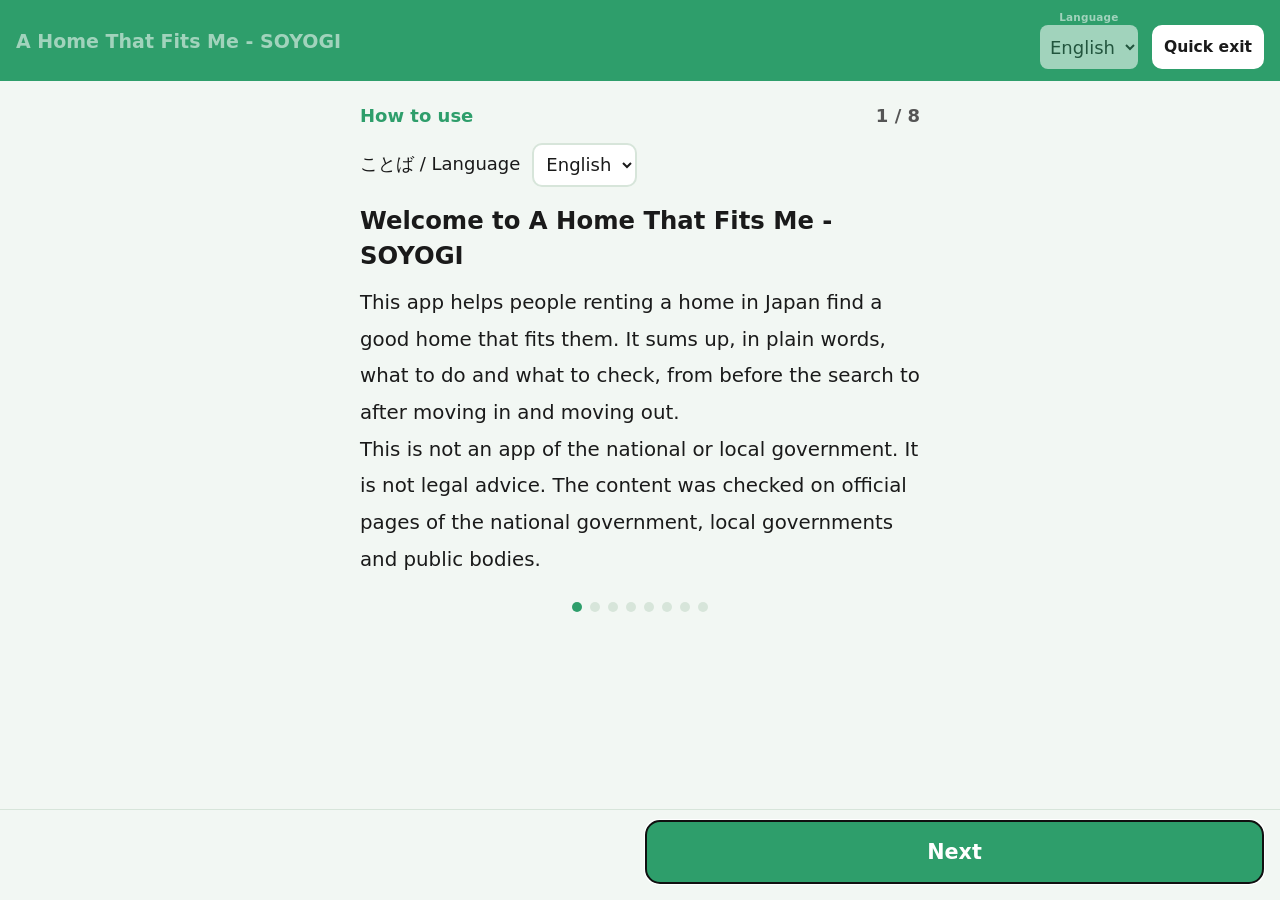
==== index.html @ 3fc8c279 "わたしに合う部屋さがし・そよぎ Web版 0.1.0 を公開 本体(非公開)から node _sync_web.js で作ったもの。Play版と同じ中身。日本語と英語。  Co-Authored-By" ====
<!DOCTYPE html>
<html lang="ja">
<head>
<meta charset="UTF-8">
<meta name="viewport" content="width=device-width, initial-scale=1, viewport-fit=cover">
<meta name="theme-color" content="#2e9e6b">
<title>わたしに合う部屋さがし・そよぎ</title>
<meta name="description" content="賃貸の部屋さがしで、探す前から住んだあとまでにすることを、やさしい言葉のカードと内見のチェックシートで。頼んでよいことと使える仕組みも。端末内のみ・オフライン・登録なし。">
<link rel="manifest" href="manifest.json">
<link rel="icon" href="icons/icon-192.png">
<link rel="apple-touch-icon" href="icons/icon-192.png">
<link rel="stylesheet" href="style.css">
<link rel="stylesheet" href="heya.css">
</head>
<body class="fs0">
<header id="hd">
  <div id="hd-title">わたしに合う部屋さがし・そよぎ</div>
  <div id="hd-right">
    <div id="lang-wrap">
      <span class="lang-label">Language</span>
      <select id="set-lang" aria-label="Language 言語">
        <option value="ja">日本語</option>
        <option value="en">English</option>
      </select>
    </div>
    <!-- すぐ閉じる(app.js quickExit)。重ねた画面はヘッダーの下に出すので、いつも見えている -->
    <button id="btn-qx" class="qx-btn" type="button"></button>
  </div>
</header>

<main id="main">

  <!-- 画面は screens/<id>.js が描く。ナビは6個まで -->
  <section id="scr-home" class="screen" data-scr="home"></section>
  <section id="scr-cards" class="screen hidden" data-scr="cards"></section>
  <section id="scr-naiken" class="screen hidden" data-scr="naiken"></section>
  <section id="scr-joken" class="screen hidden" data-scr="joken"></section>
  <section id="scr-soudan" class="screen hidden" data-scr="soudan"></section>

  <!-- せってい(共通シェル。文言は app.js の I18N_MAP が入れる) -->
  <section id="scr-set" class="screen hidden" data-scr="set">
    <h2 id="set-h-normal" class="sec-h"></h2>
    <div class="set-row"><span id="lbl-fs"></span><button id="btn-fs" class="set-btn"></button></div>
    <div class="set-row"><span id="lbl-theme"></span><button id="btn-theme" class="set-btn"></button></div>
    <div class="set-row"><span id="lbl-bgm"></span><button id="btn-bgm" class="set-btn"></button></div>
    <div class="set-row"><span id="lbl-sound"></span><button id="btn-sound" class="set-btn"></button></div>

    <!-- アプリ固有の設定行(heya_ui.js がつなぐ。文言は app.js の I18N_MAP) -->
    <div id="set-app-rows">
      <div class="set-row"><span id="lbl-sources"></span><button id="btn-sources" class="set-btn"></button></div>
      <div class="set-row"><span id="lbl-wipe"></span><button id="btn-wipe" class="set-btn"></button></div>
      <p id="set-notapp" class="hint"></p>
    </div>
    <!-- はじめての つかいかた を もう一度(app.js openGuide・GUIDE_AGAIN=false なら隠す) -->
    <div id="set-guide-row" class="set-row"><span id="lbl-guide"></span><button id="btn-guide" class="set-btn"></button></div>

    <h2 id="set-h-backup" class="sec-h"></h2>
    <p id="bk-hint" class="hint"></p>
    <div class="bk-row">
      <button id="bk-export" class="set-btn"></button>
      <button id="bk-import" class="set-btn"></button>
    </div>
    <input id="bk-file" type="file" accept="application/json,.json" class="hidden">

    <p id="set-note" class="hint"></p>
    <p class="credit"><a id="link-privacy" href="privacy.html"></a></p>
    <p class="credit"><a id="about-credit" href="https://soudansoyogi.com/" target="_blank" rel="noopener"></a></p>
    <p id="about-ver" class="credit"></p>
  </section>

</main>

<nav id="navbar">
  <button id="nav-home" class="nav-btn active" data-scr="home"></button>
  <button id="nav-cards" class="nav-btn" data-scr="cards"></button>
  <button id="nav-naiken" class="nav-btn" data-scr="naiken"></button>
  <button id="nav-joken" class="nav-btn" data-scr="joken"></button>
  <button id="nav-soudan" class="nav-btn" data-scr="soudan"></button>
  <button id="nav-set" class="nav-btn" data-scr="set"></button>
</nav>

<div id="toast" class="toast"></div>

<script src="audio.js"></script>
<script src="tap.js"></script>
<script src="i18n.js"></script>
<script src="data.js"></script>
<script src="heya_ui.js"></script>
<script src="screens/router.js"></script>
<script src="screens/home.js"></script>
<script src="screens/cards.js"></script>
<script src="screens/naiken.js"></script>
<script src="screens/joken.js"></script>
<script src="screens/soudan.js"></script>
<script src="app.js"></script>
</body>
</html>
---- style.css ----
/* わたしに合う部屋さがし・そよぎ スタイル(そよぎアプリ・キット v1)
   ・そよぎブランド4色(明るい緑/水色/白/黒) = 4テーマ(body data-theme)
   ・シェルは縦フレックス(ヘッダー=上固定 / #main=スクロール / ナビ=下固定)。100dvh・特大文字でも下端まで届く
   ・大人の尊厳を保つ落ち着いたトーン。機能色のみ。でか文字・大ボタン(44px以上)・.pressing の沈み込み(tap.js連動)
   ・targetSdk36(エッジtoエッジ)のため上下左右に env(safe-area-inset-*)。画面の上下端に余白を持つ */
:root{
  --brand:#2e9e6b;
  --bg:#f2f7f3;
  --ink:#1a1a1a;
  --card:#ffffff;
  --line:#d7e5da;
  --sub:#555;
  --alert:#d43f3f;
  --ok:#2e9e6b;
}
body[data-theme="aqua"]{ --brand:#2b8fb5; --bg:#eff7fa; --line:#cfe5ee; }
body[data-theme="white"]{ --brand:#3d8a63; --bg:#ffffff; --card:#f7f9f8; --line:#e2e6e4; }
body[data-theme="dark"]{
  --brand:#43c08a; --bg:#191d1b; --card:#242a27; --ink:#f2f2f2; --line:#3a423e; --sub:#b5bdb8;
}

*{ box-sizing:border-box; -webkit-tap-highlight-color:transparent; }
html,body{ margin:0; }
body{
  font-family:"Hiragino Sans","Yu Gothic UI","Noto Sans JP",system-ui,sans-serif;
  background:var(--bg); color:var(--ink);
  line-height:1.6;
  height:100vh; height:100dvh;
  display:flex; flex-direction:column;
  overflow:hidden;
  -webkit-touch-callout:none;
}
body.fs0{ font-size:18px; }
body.fs1{ font-size:21px; }
body.fs2{ font-size:25px; }

/* ======== ヘッダー(chromeは固定19px=fs2でも肥大させない) ======== */
header#hd{
  background:var(--brand); color:#fff;
  padding:calc(12px + env(safe-area-inset-top)) max(16px, env(safe-area-inset-right)) 12px max(16px, env(safe-area-inset-left));
  font-weight:700; font-size:19px;
  display:flex; align-items:center; justify-content:space-between; gap:14px;
  flex-shrink:0; overflow:hidden;
  min-height:calc(72px + env(safe-area-inset-top));
}
#hd-title{ flex:1; min-width:2.5em; overflow:hidden; text-overflow:ellipsis; white-space:nowrap; }
#hd-right{ display:flex; align-items:flex-end; gap:14px; flex-shrink:0; }
#lang-wrap{ display:flex; flex-direction:column; align-items:center; gap:3px; flex-shrink:0; }
.lang-label{ font-size:.55em; font-weight:700; color:#fff; line-height:1; letter-spacing:.02em; }
#hd #set-lang{
  min-height:44px; font-size:.95em; font-family:inherit;
  border:none; border-radius:8px; padding:2px 6px;
  background:#fff; color:#1a1a1a;
}
.hd-btn{
  min-height:44px; min-width:44px; padding:0 10px;
  border:none; border-radius:8px; background:rgba(255,255,255,.22); color:#fff;
  font-size:1em; font-family:inherit; font-weight:700;
}

/* ======== 本文(ここだけスクロール) ======== */
#main{
  flex:1 1 auto; min-height:0; overflow-y:auto;
  -webkit-overflow-scrolling:touch;
  width:100%; max-width:680px; margin:0 auto;
  padding:16px max(16px, env(safe-area-inset-right)) 24px max(16px, env(safe-area-inset-left));
}
.screen.hidden, .hidden, [hidden]{ display:none !important; }
.scr-title{ font-size:1.3em; margin:0 0 10px; }
.sec-h{ font-size:1.05em; margin:24px 0 8px; }
.hint{ color:var(--sub); font-size:.92em; }
.note{
  background:var(--card); border:1.5px solid var(--brand); border-radius:10px;
  padding:10px 12px; color:var(--ink); font-size:.95em; margin:0 0 10px;
}
.tagline{ font-weight:700; margin:4px 0 14px; }

/* ======== 共通部品 ======== */
.big-btn{
  display:flex; align-items:center; gap:16px; width:100%; font-size:1em;
  min-height:76px; padding:14px 20px; margin:0 0 14px;
  border:2px solid var(--brand); background:var(--card); color:var(--ink);
  border-radius:18px; font-family:inherit; text-align:left;
}
.big-btn .ico{ font-size:1.9em; line-height:1; flex:none; width:1.5em; text-align:center; }
.big-btn .lbl{ font-size:1.2em; font-weight:700; }
.big-btn.primary{ background:var(--brand); color:#fff; }
.big-btn.alert{ border-color:var(--alert); }
.big-btn.huge{ min-height:40vh; min-height:40dvh; justify-content:center; text-align:center; font-size:1.3em; }
.grid2{ display:grid; grid-template-columns:1fr 1fr; gap:12px; }
.grid2 .big-btn{ flex-direction:column; justify-content:center; text-align:center; margin:0; min-height:120px; }
.card{
  background:var(--card); border:2px solid var(--line); border-radius:16px;
  padding:12px 14px; margin:0 0 12px;
}
.card.tappable{ border-color:var(--brand); }
.row{ display:flex; align-items:center; gap:10px; }
.row.between{ justify-content:space-between; }
.btn{
  min-height:52px; min-width:52px; padding:0 18px;
  display:inline-flex; align-items:center; justify-content:center; gap:8px;
  border:2px solid var(--line); background:var(--card); color:var(--ink);
  border-radius:14px; font-family:inherit; font-size:1em; font-weight:700;
}
.btn.primary{ border-color:var(--brand); background:var(--brand); color:#fff; }
.btn.danger{ border-color:#cc3b30; color:#cc3b30; }
body[data-theme="dark"] .btn.danger{ border-color:#ef9a9a; color:#ef9a9a; }
.btn.wide{ width:100%; }
.btn-row{ display:flex; gap:10px; flex-wrap:wrap; margin:10px 0; }
.btn-row .btn{ flex:1; }
.field{ margin:12px 0; }
.field label{ display:block; font-weight:700; margin:0 0 4px; }
.field input[type="text"], .field input[type="number"], .field input[type="date"], .field input[type="time"], .field textarea, .field select{
  width:100%; font-size:1em; font-family:inherit;
  padding:10px; border:2px solid var(--line); border-radius:10px;
  background:var(--card); color:var(--ink);
}
.field textarea{ resize:vertical; min-height:2.6em; }
.list{ margin:0; padding:0; list-style:none; }
.list li{
  background:var(--card); border:2px solid var(--line); border-radius:12px;
  padding:10px 12px; margin:0 0 8px; min-height:52px;
  display:flex; align-items:center; gap:10px;
}
.list li .grow{ flex:1; min-width:0; overflow-wrap:anywhere; }
.chips{ display:flex; flex-wrap:wrap; gap:8px; }
.chip{
  min-height:44px; padding:6px 14px; border-radius:999px;
  border:2px solid var(--line); background:var(--card); color:var(--ink);
  font-family:inherit; font-size:.95em; font-weight:700;
}
.chip.on{ border-color:var(--brand); background:var(--brand); color:#fff; }
.empty{ color:var(--sub); text-align:center; padding:20px 8px; }
.photo-thumb{ width:64px; height:64px; object-fit:cover; border-radius:10px; background:var(--bg); flex:none; }
.photo-big{ width:100%; max-width:min(90vw,420px); aspect-ratio:1/1; object-fit:contain; border-radius:16px; background:var(--card); border:2px solid var(--line); display:block; margin:0 auto; }

/* ======== でか文字・見せる(全画面) ======== */
.ov{
  position:fixed; inset:0; z-index:300; background:var(--bg); color:var(--ink);
  overflow-y:auto; -webkit-overflow-scrolling:touch;
  padding:calc(20px + env(safe-area-inset-top)) max(16px, env(safe-area-inset-right))
          calc(96px + env(safe-area-inset-bottom)) max(16px, env(safe-area-inset-left));
}
.ov.show-white{ background:#fff; color:#1a1a1a; }
.ov.show-black{ background:#000; color:#fff; }
.ov-close{
  position:fixed; min-height:64px; z-index:301;
  bottom:calc(16px + env(safe-area-inset-bottom));
  left:max(16px, env(safe-area-inset-left)); right:max(16px, env(safe-area-inset-right));
  background:var(--brand); color:#fff; border:none; border-radius:12px;
  font-size:1.2em; font-weight:700; font-family:inherit;
}
.show-head{ font-size:1.3em; font-weight:800; border:3px solid var(--brand); border-radius:12px; padding:12px; text-align:center; }
.show-block{ margin-top:18px; }
.show-label{ font-size:.9em; color:var(--sub); font-weight:700; }
.show-value{ font-size:1.9em; font-weight:800; line-height:1.35; background:var(--card); border-radius:10px; padding:10px 12px; overflow-wrap:anywhere; }
.step-text{ font-size:2em; font-weight:800; line-height:1.4; text-align:center; margin:12vh 0 24px; overflow-wrap:anywhere; }
.call-btn{
  display:block; margin-top:10px; min-height:64px; line-height:64px;
  background:#2e9e6b; color:#fff; text-align:center;
  font-size:1.3em; font-weight:800; border-radius:12px; text-decoration:none;
}

/* ======== せってい ======== */
.set-row{
  display:flex; justify-content:space-between; align-items:center;
  min-height:56px; gap:12px; border-bottom:1px solid var(--line);
}
.set-btn{
  min-width:120px; min-height:48px; font-size:1em; font-family:inherit;
  border:2px solid var(--brand); background:var(--card); color:var(--ink);
  border-radius:10px;
}
select{ min-height:48px; font-size:1em; font-family:inherit; }
.bk-row{ display:flex; gap:12px; }
.bk-row .set-btn{ flex:1; }
input[type="file"].hidden{ display:none; }
.credit{ color:var(--sub); margin-top:20px; text-align:center; }
.credit a{ color:var(--brand); text-decoration:underline; display:inline-block; padding:8px 4px; }

/* ======== ナビ(下固定・最大6) ======== */
#navbar{
  flex-shrink:0; display:flex;
  background:var(--card); border-top:2px solid var(--line);
  padding-bottom:max(6px, env(safe-area-inset-bottom));
  padding-left:env(safe-area-inset-left); padding-right:env(safe-area-inset-right);
}
.nav-btn{
  flex:1; min-height:64px; min-width:44px; border:none; background:none;
  font-size:clamp(12px, 3.6vw, 16px); line-height:1.25; word-break:keep-all; font-weight:700; font-family:inherit; color:var(--sub);
  border-top:4px solid transparent; padding:4px 2px;
}
.nav-btn.active{ color:var(--brand); border-top-color:var(--brand); }
.nav-btn.hidden{ display:none; }

/* tap.js の押下フィードバック */
.pressing{ transform:scale(.97); filter:brightness(.92); }

/* アプリの中の確かめの窓(app.js askBox・Play版だけ・2026-09-29)。重ねた画面・写真の切りとりより上、トーストより下 */
.ov.ask-ov{
  z-index:360; background:rgba(0,0,0,.55); display:flex; align-items:center; justify-content:center;
  padding:calc(16px + env(safe-area-inset-top)) max(16px, env(safe-area-inset-right))
          calc(16px + env(safe-area-inset-bottom)) max(16px, env(safe-area-inset-left));
}
.ask-box{ background:var(--card); color:var(--ink); border:2px solid var(--line); border-radius:16px; padding:20px 16px 16px; width:min(100%, 460px); max-height:100%; overflow-y:auto; }
.ask-msg{ font-size:1.15em; font-weight:700; line-height:1.55; margin:0 0 18px; word-break:keep-all; overflow-wrap:anywhere; white-space:pre-wrap; }   /* 分かち書きの空白で折る(語の途中で切らない) */
.ask-row{ display:flex; flex-wrap:wrap; gap:10px; }
.ask-row .btn{ flex:1 1 7em; min-height:56px; font-size:1.1em; }

/* トースト */
.toast{
  position:fixed; bottom:calc(96px + env(safe-area-inset-bottom)); left:50%; transform:translateX(-50%);
  background:#333; color:#fff; padding:10px 18px; border-radius:999px;
  opacity:0; transition:opacity .25s; pointer-events:none; z-index:400; max-width:88%; width:max-content;
}
.toast.show{ opacity:1; }

/* ======== 写真の取り込みとトリミング(photo.js) ======== */
.photo-ov{
  position:fixed; inset:0; z-index:350; background:var(--bg); color:var(--ink);
  display:flex; flex-direction:column; align-items:center; overflow-y:auto;
  padding:calc(20px + env(safe-area-inset-top)) 16px calc(24px + env(safe-area-inset-bottom));
}
.photo-ov-title{ font-size:1.18em; font-weight:700; margin:0 0 6px; text-align:center; }
.photo-ov-hint{ color:var(--sub); font-size:.92em; text-align:center; margin:0 0 14px; max-width:22em; }
.photo-crop-canvas{
  width:min(80vw,300px); height:min(80vw,300px); max-width:300px; max-height:300px;
  border-radius:12px; border:2px solid var(--brand); background:#000; touch-action:none; display:block;
}
.photo-dpad{ display:grid; grid-template-columns:repeat(3,52px); grid-template-rows:repeat(3,52px); gap:6px; margin:14px 0 6px; justify-content:center; }
.photo-nudge{ min-width:52px; min-height:52px; border:2px solid var(--line); background:var(--card); color:var(--ink); border-radius:12px; font-size:1.2em; font-family:inherit; }
.photo-nudge.spacer{ border:none; background:none; }
.photo-zoom-row{ display:flex; align-items:center; gap:10px; width:100%; max-width:340px; margin:8px 0 2px; }
.photo-zoom-row input[type="range"]{ flex:1; min-height:44px; accent-color:var(--brand); }
.photo-row{ display:flex; gap:12px; justify-content:center; flex-wrap:wrap; width:100%; max-width:420px; margin-top:12px; }
.photo-file{ display:none; }

/* はじめての つかいかた(app.js openGuide・2026-09-30)。🔴この節はファイルの最後に置く(patch_guide.js がここから最後までを写す)。
   ほかの重ねた画面より上・確かめの窓より下。ボタンは下に固定した帯(地の色つき=長いページでも本文が透けない) */
.ov.guide-ov{ z-index:350; padding-bottom:calc(128px + env(safe-area-inset-bottom)); }
.guide-box{ width:min(100%, 560px); margin:0 auto; }
.guide-top{ display:flex; justify-content:space-between; align-items:baseline; gap:12px; }
.guide-title{ margin:0; font-weight:800; color:var(--brand-ink, var(--brand)); }
.guide-step{ margin:0; color:var(--sub); font-weight:700; white-space:nowrap; unicode-bidi:isolate; }   /* 向きは app.js が dir で決める(ar で「8 / 1」にしない) */
.guide-lang{ display:flex; align-items:center; flex-wrap:wrap; gap:8px 12px; margin:12px 0 0; }
.guide-lang select{ min-height:44px; font-size:1em; font-family:inherit; border:2px solid var(--line); border-radius:10px; background:var(--card); color:var(--ink); padding:2px 8px; }
.guide-h{ font-size:1.35em; line-height:1.45; margin:16px 0 12px; word-break:keep-all; overflow-wrap:anywhere; }
.guide-p{ font-size:1.1em; line-height:1.85; margin:0; white-space:pre-line; word-break:keep-all; overflow-wrap:anywhere; }
.guide-dots{ display:flex; justify-content:center; flex-wrap:wrap; gap:8px; margin:24px 0 0; }
.guide-dot{ width:10px; height:10px; border-radius:50%; background:var(--line); }
.guide-dot.on{ background:var(--brand); }
.guide-row{
  position:fixed; z-index:351; display:flex; gap:10px; left:0; right:0; bottom:0;
  padding:10px max(16px, env(safe-area-inset-right)) calc(16px + env(safe-area-inset-bottom)) max(16px, env(safe-area-inset-left));
  background:var(--bg); border-top:1px solid var(--line);
}
.guide-row .btn{ flex:1 1 0; min-width:0; min-height:64px; font-size:1.15em; }
---- heya.css ----
/* わたしに合う部屋さがし・そよぎ アプリ固有の見た目（style.css のあとに読む。共通部分は style.css）
   ・色はPDF版と同じ考え：緑＝すること、水色＝確かめかた、さんご色＝気をつけて。印（根拠の強さ）は6色の小さな札 */
:root{
  --aqua:#2a7fa8; --aqua-lite:#e6f4fa; --aqua-edge:#7ccae8;
  --coral:#b5493e; --coral-lite:#fdf1ef; --coral-edge:#eba79f;
  --green-lite:#e6f5ee; --green-edge:#6ccba9;
  --plum:#7a4a93; --plum-lite:#f5eefa; --gold:#8a6a10; --gold-lite:#fbf5e3; --gold-edge:#e0c77a;
}
body[data-theme="dark"]{
  --aqua:#8fd3f0; --aqua-lite:#1d2e36; --aqua-edge:#3f7f99;
  --coral:#f2a59c; --coral-lite:#3a2422; --coral-edge:#8a4a43;
  --green-lite:#1f332a; --green-edge:#3f8a6a;
  --plum:#d7b6ea; --plum-lite:#2f2536; --gold:#f0d58a; --gold-lite:#342d17; --gold-edge:#7d6a2a;
}

/* すぐ閉じる（app.js quickExit・2026-10-05）。ヘッダーの右にいつも出す。
   重ねた画面（カード・出典の一覧・プライバシーポリシー・はじめての つかいかた・確かめの窓）は、どれもヘッダーの下から出す＝このボタンが隠れない */
.qx-btn{
  flex:none; min-height:44px; min-width:44px; padding:4px 10px;
  border:2px solid #fff; border-radius:10px; background:#fff; color:#1a1a1a;
  font-family:inherit; font-size:.82em; font-weight:800; line-height:1.2; white-space:nowrap;
}
.ov{ top:var(--hd-h, 0px); }
.ov:not(.ask-ov){ padding-top:20px; }
.ov.ask-ov{ padding-top:16px; }
/* 重ねた画面のあいだは、ヘッダーの Language と名前（ホームへ）は押せない（前と同じ。裏の画面だけが変わるのを防ぐ）。押せるのは すぐ閉じる だけ */
body:has(.ov) #lang-wrap, body:has(.ov) #hd-title{ pointer-events:none; opacity:.55; }
/* 幅 339px まで：すき間を詰めて、英語の短い名前も2行に入れる（320px で「A Hom…」に切れないように） */
@media (max-width:339px){ header#hd{ gap:8px; } #hd-right{ gap:8px; } .qx-btn{ padding:4px 6px; } }
/* 名前が1行に入らない幅では2行（app.js fitTitle。折るのは app.nameWrap の「|」と英語の空白だけ） */
#hd-title.two{ white-space:normal; word-break:keep-all; line-height:1.22; font-size:.84em; display:-webkit-box; -webkit-box-orient:vertical; -webkit-line-clamp:2; text-overflow:clip; }
html.qx-hide body{ visibility:hidden; }

/* 国や自治体のアプリではありません（ホームのいちばん上） */
.notapp{ background:var(--card); border:2px solid var(--aqua-edge); border-radius:12px; padding:10px 12px; margin:0 0 14px; }
.notapp-p{ margin:0 0 8px; font-size:.92em; }
.notapp-btn{ width:100%; min-height:48px; border-color:var(--aqua); color:var(--aqua); }
.home-lead{ margin:0 0 6px; }

/* 気になること・段階 */
.concern-chips .chip{ text-align:left; line-height:1.35; }
.stage-list{ display:flex; flex-direction:column; gap:10px; }
.stage-btn{
  display:flex; align-items:flex-start; gap:12px; width:100%; text-align:left;
  min-height:64px; padding:12px 14px; border:2px solid var(--brand); border-radius:14px;
  background:var(--card); color:var(--ink); font-family:inherit; font-size:1em;
}
.stage-no{ flex:none; width:2em; height:2em; border-radius:50%; background:var(--brand); color:#fff; display:flex; align-items:center; justify-content:center; font-weight:800; }
.stage-txt{ display:flex; flex-direction:column; gap:2px; min-width:0; }
.stage-lbl{ font-weight:800; font-size:1.08em; }
.stage-lead{ color:var(--sub); font-size:.9em; }
.stage-n{ font-size:.85em; color:var(--sub); display:flex; flex-wrap:wrap; gap:6px 10px; align-items:center; }
.stage-fit{ background:var(--brand); color:#fff; border-radius:999px; padding:0 10px; font-weight:700; }

/* カードの一覧 */
.stage-chips{ margin:0 0 10px; }
.stage-chips .chip{ font-size:.88em; }
.fit-toggle{ margin:0 0 10px; }
.card-list{ list-style:none; margin:0; padding:0; }
.card-row{ margin:0 0 8px; }
.card-btn{
  display:flex; align-items:flex-start; gap:10px; width:100%; text-align:left;
  min-height:56px; padding:10px 12px; border:2px solid var(--line); border-radius:12px;
  background:var(--card); color:var(--ink); font-family:inherit; font-size:1em;
}
.card-row.fit .card-btn{ border-color:var(--brand); }
.cr-no{ flex:none; min-width:1.9em; height:1.9em; border-radius:50%; background:var(--green-lite); color:var(--brand); border:1.5px solid var(--green-edge); display:flex; align-items:center; justify-content:center; font-weight:800; font-size:.9em; }
.cr-txt{ display:flex; flex-direction:column; gap:4px; min-width:0; }
.cr-title{ font-weight:700; line-height:1.45; overflow-wrap:anywhere; }
.cr-meta{ display:flex; flex-wrap:wrap; gap:6px; align-items:center; }
.fit-mark{ display:inline-block; background:var(--brand); color:#fff; border-radius:999px; padding:0 10px; font-size:.8em; font-weight:700; }
.done-mark{ color:var(--brand); font-size:.82em; font-weight:700; }

/* 印（根拠の強さ） */
.tag{ display:inline-block; border:1.5px solid; border-radius:6px; padding:0 8px; font-size:.78em; font-weight:700; line-height:1.6; }
.tag-law{ color:var(--brand); border-color:var(--green-edge); background:var(--green-lite); }
.tag-rule{ color:var(--brand); border-color:var(--green-edge); background:var(--card); }
.tag-guide{ color:var(--aqua); border-color:var(--aqua-edge); background:var(--aqua-lite); }
.tag-court{ color:var(--plum); border-color:#c7a9d8; background:var(--plum-lite); }
.tag-warn{ color:var(--gold); border-color:var(--gold-edge); background:var(--gold-lite); }
.tag-tip{ color:var(--sub); border-color:var(--line); background:var(--card); }

/* 重ねた画面の題は、読み上げのために focus するだけ（枠は出さない） */
.ov [tabindex="-1"]:focus{ outline:none; }
/* 重ねた画面（とじるボタンの分だけ下をあける） */
.heya-ov{ padding-bottom:calc(100px + env(safe-area-inset-bottom)); }
.heya-ov > *:not(.ov-close){ max-width:680px; margin-left:auto; margin-right:auto; }
/* プライバシーポリシー（heya_ui.js openPrivacy。中身は privacy.html の main） */
.pp-box h1{ font-size:1.3em; color:var(--brand); border-bottom:2px solid var(--line); padding-bottom:8px; margin:0 0 10px; outline:none; }
.pp-box h2{ font-size:1.08em; color:var(--brand); margin:26px 0 6px; }
.pp-box p, .pp-box li{ line-height:1.8; overflow-wrap:anywhere; }
.pp-box ul{ padding-left:1.3em; }
.pp-box .meta{ color:var(--sub); font-size:.85em; }
.pp-box a{ color:var(--brand); }
.card-full .cf-head{ display:flex; gap:10px; align-items:flex-start; }
.cf-no{ flex:none; min-width:2em; height:2em; border-radius:50%; background:var(--brand); color:#fff; display:flex; align-items:center; justify-content:center; font-weight:800; }
.cf-title{ font-size:1.2em; line-height:1.45; margin:0; outline:none; }
.cf-meta{ display:flex; flex-wrap:wrap; gap:8px; align-items:center; margin:10px 0 6px; }
.cf-stage{ color:var(--sub); font-size:.88em; }
.cf-concerns{ display:flex; flex-wrap:wrap; gap:6px; margin:0 0 6px; }
.mini-chip{ border:1.5px solid var(--line); border-radius:999px; padding:0 10px; font-size:.8em; color:var(--sub); }
.cf-sec{ background:var(--card); border:2px solid var(--line); border-radius:12px; padding:8px 12px; margin:10px 0; }
.cf-lbl{ font-size:.9em; margin:0 0 4px; }
.cf-p{ margin:0 0 6px; line-height:1.75; }
.cf-p:last-child{ margin-bottom:0; }
.cf-look{ border-color:var(--green-edge); } .cf-look .cf-lbl{ color:var(--brand); }
.cf-why .cf-lbl{ color:var(--sub); }
.cf-warn{ border-color:var(--coral-edge); background:var(--coral-lite); } .cf-warn .cf-lbl{ color:var(--coral); }
.cf-how{ border-color:var(--aqua-edge); } .cf-how .cf-lbl{ color:var(--aqua); }
.cf-note{ border-style:dashed; }
.done-btn{ width:100%; margin:4px 0 6px; }
.done-btn.on{ border-color:var(--brand); color:var(--brand); }
.cf-rowlist{ margin:0; padding-left:1.2em; }
.cf-rowlist li{ margin:0 0 4px; }
.src-list{ list-style:none; margin:0; padding:0; }
.src-list li{ padding:8px 0; border-bottom:1px solid var(--line); display:flex; flex-direction:column; gap:2px; overflow-wrap:anywhere; }
.src-list li:last-child{ border-bottom:none; }
.src-pub, .src-org{ color:var(--sub); font-size:.85em; }
.src-org{ color:var(--ink); font-weight:700; font-size:.95em; }
a.ext{ color:var(--aqua); text-decoration:underline; padding:4px 0; display:inline-block; min-height:32px; }
p.cf-note{ margin:8px 0 0; font-size:.85em; }
.legend-list{ list-style:none; margin:0; padding:0; }
.legend-list li{ display:flex; flex-direction:column; gap:4px; margin:0 0 10px; }
.legend-t{ font-size:.9em; }

/* 内見 */
.add-row{ display:flex; gap:8px; margin:8px 0 12px; }
.add-row input{ flex:1; min-width:0; min-height:52px; font-size:1em; font-family:inherit; padding:8px 10px; border:2px solid var(--line); border-radius:10px; background:var(--card); color:var(--ink); }
.prop-btn{ flex:1; min-height:52px; text-align:left; border:none; background:none; color:var(--ink); font-family:inherit; font-size:1.05em; font-weight:700; }
.prop-list li{ border-color:var(--brand); }
.empty-li{ color:var(--sub); justify-content:center; }
.view-btn{ margin-top:6px; }
.fold-btn{ justify-content:flex-start; margin:8px 0; }
.bring-list{ list-style:none; margin:0 0 8px; padding:0; }
.bring-list li{ background:var(--card); border:1.5px solid var(--line); border-radius:10px; padding:8px 10px; margin:0 0 6px; display:flex; flex-direction:column; gap:2px; }
.nk-group{ margin:16px 0 0; }
.nk-gh{ font-size:1.05em; margin:0 0 4px; border-left:6px solid var(--brand); padding-left:8px; }
.nk-rows{ list-style:none; margin:6px 0 0; padding:0; }
.nk-row{ background:var(--card); border:2px solid var(--line); border-radius:12px; padding:6px 10px 8px; margin:0 0 8px; }
.nk-row.fit{ border-color:var(--brand); }
.nk-row.on{ background:var(--green-lite); }
.nk-check{ display:flex; gap:10px; align-items:flex-start; width:100%; text-align:left; min-height:48px; border:none; background:none; color:var(--ink); font-family:inherit; font-size:1em; font-weight:700; padding:6px 0; margin:0; }
.nk-check.ro{ display:block; }
.nk-box{ flex:none; font-size:1.35em; line-height:1.1; color:var(--brand); }
.nk-hint{ margin:0 0 4px; color:var(--sub); font-size:.9em; line-height:1.65; }
.link-btn{ display:block; text-align:left; min-height:44px; border:none; background:none; color:var(--aqua); text-decoration:underline; font-family:inherit; font-size:.9em; padding:4px 0; }

/* わたしの条件 */
.small-btn{ min-height:44px; min-width:64px; padding:0 10px; font-size:.9em; }
.cmp-wrap{ overflow-x:auto; -webkit-overflow-scrolling:touch; }
table.cmp{ border-collapse:collapse; min-width:100%; }
table.cmp th, table.cmp td{ border:1.5px solid var(--line); padding:4px; text-align:center; vertical-align:middle; }
table.cmp th.cmp-item{ text-align:left; font-weight:700; min-width:8em; background:var(--card); }
table.cmp th.cmp-item.must{ color:var(--brand); }
table.cmp th.cmp-prop{ font-size:.9em; min-width:5em; background:var(--green-lite); }
.cmp-cell{ width:100%; min-width:52px; min-height:52px; border:none; background:var(--card); color:var(--ink); font-size:1.4em; font-weight:800; font-family:inherit; }

/* 相談先 */
.contact .ct-name{ margin:0 0 4px; font-size:1.05em; }
.ct-phone{ margin:0 0 4px; font-weight:800; font-size:1.1em; }
.call-link{ display:block; min-height:52px; line-height:52px; text-align:center; background:var(--brand); color:#fff; border-radius:12px; text-decoration:none; font-weight:800; margin:0 0 8px; }
.ct-text{ margin:0 0 4px; }
.ct-hours{ margin:0 0 4px; }
.ct-find{ margin:0 0 4px; font-size:.92em; line-height:1.65; }
.contact.fit{ border-color:var(--brand); }
.contact a.ct-link{ display:block; }
.contact .fit-mark{ vertical-align:middle; }
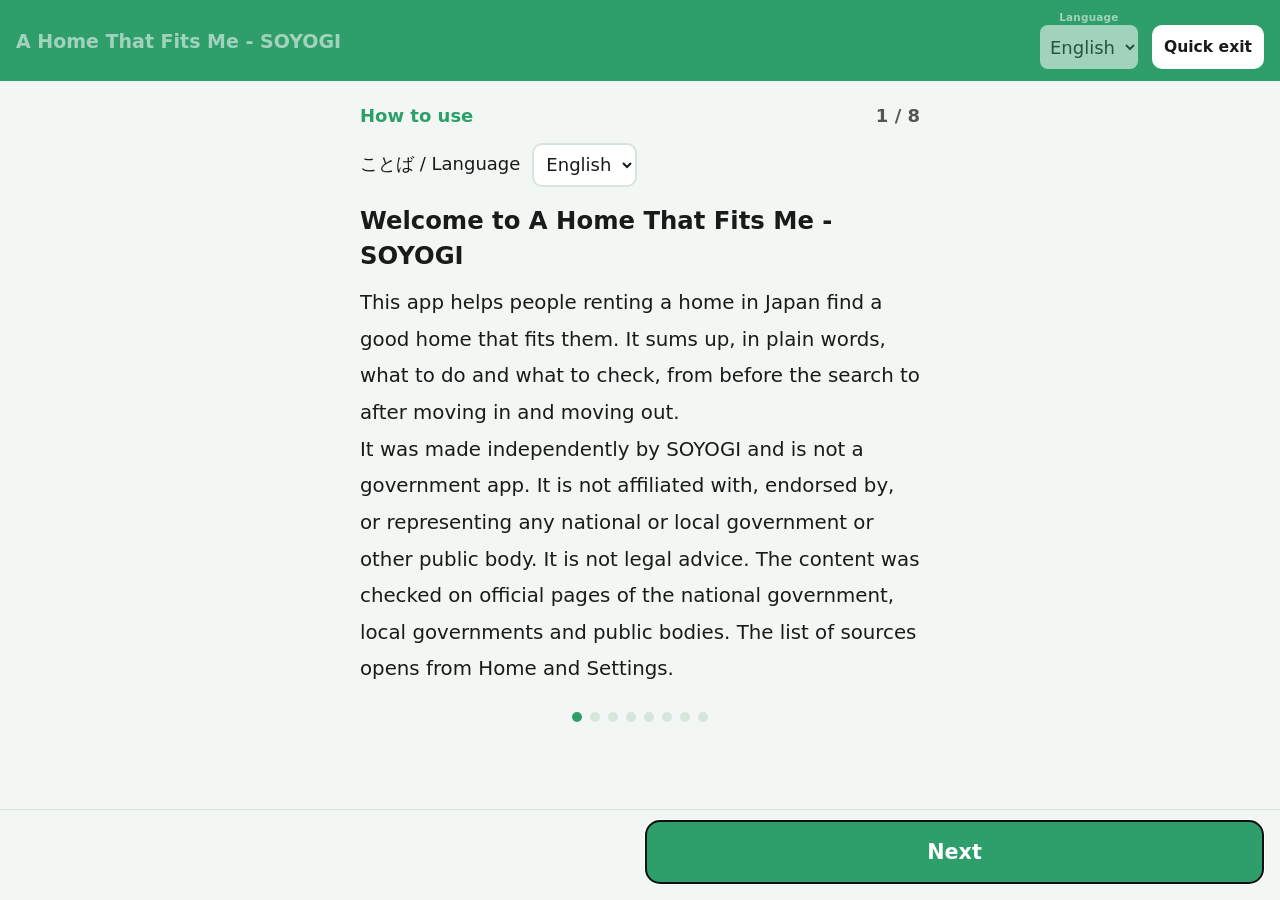
==== commit 02580b78: "web 0.1.3: 本体から同期(保存に失敗したら「ほぞんしました」を出さずに知らせる・キーボード/読み上げ) Co-Authored-By: Claude Opus 5.5 <noreply@an" ====
--- a/index.html
+++ b/index.html
@@ -79,7 +79,7 @@
   <button id="nav-set" class="nav-btn" data-scr="set"></button>
 </nav>
 
-<div id="toast" class="toast"></div>
+<div id="toast" class="toast" role="status" aria-live="polite"></div>
 
 <script src="audio.js"></script>
 <script src="tap.js"></script>
--- a/heya.css
+++ b/heya.css
@@ -144,6 +144,9 @@
 .nk-box{ flex:none; font-size:1.35em; line-height:1.1; color:var(--brand); }
 .nk-hint{ margin:0 0 4px; color:var(--sub); font-size:.9em; line-height:1.65; }
 .link-btn{ display:block; text-align:left; min-height:44px; border:none; background:none; color:var(--aqua); text-decoration:underline; font-family:inherit; font-size:.9em; padding:4px 0; }
+/* 行の出典（2026-10-08 Play の政府関連の情報の要件。書いたことの根拠のページを、行から開けるように） */
+.nk-src{ margin:2px 0 0; font-size:.85em; color:var(--sub); line-height:1.5; }
+.nk-src a.ext{ display:block; overflow-wrap:anywhere; }
 
 /* わたしの条件 */
 .small-btn{ min-height:44px; min-width:64px; padding:0 10px; font-size:.9em; }
